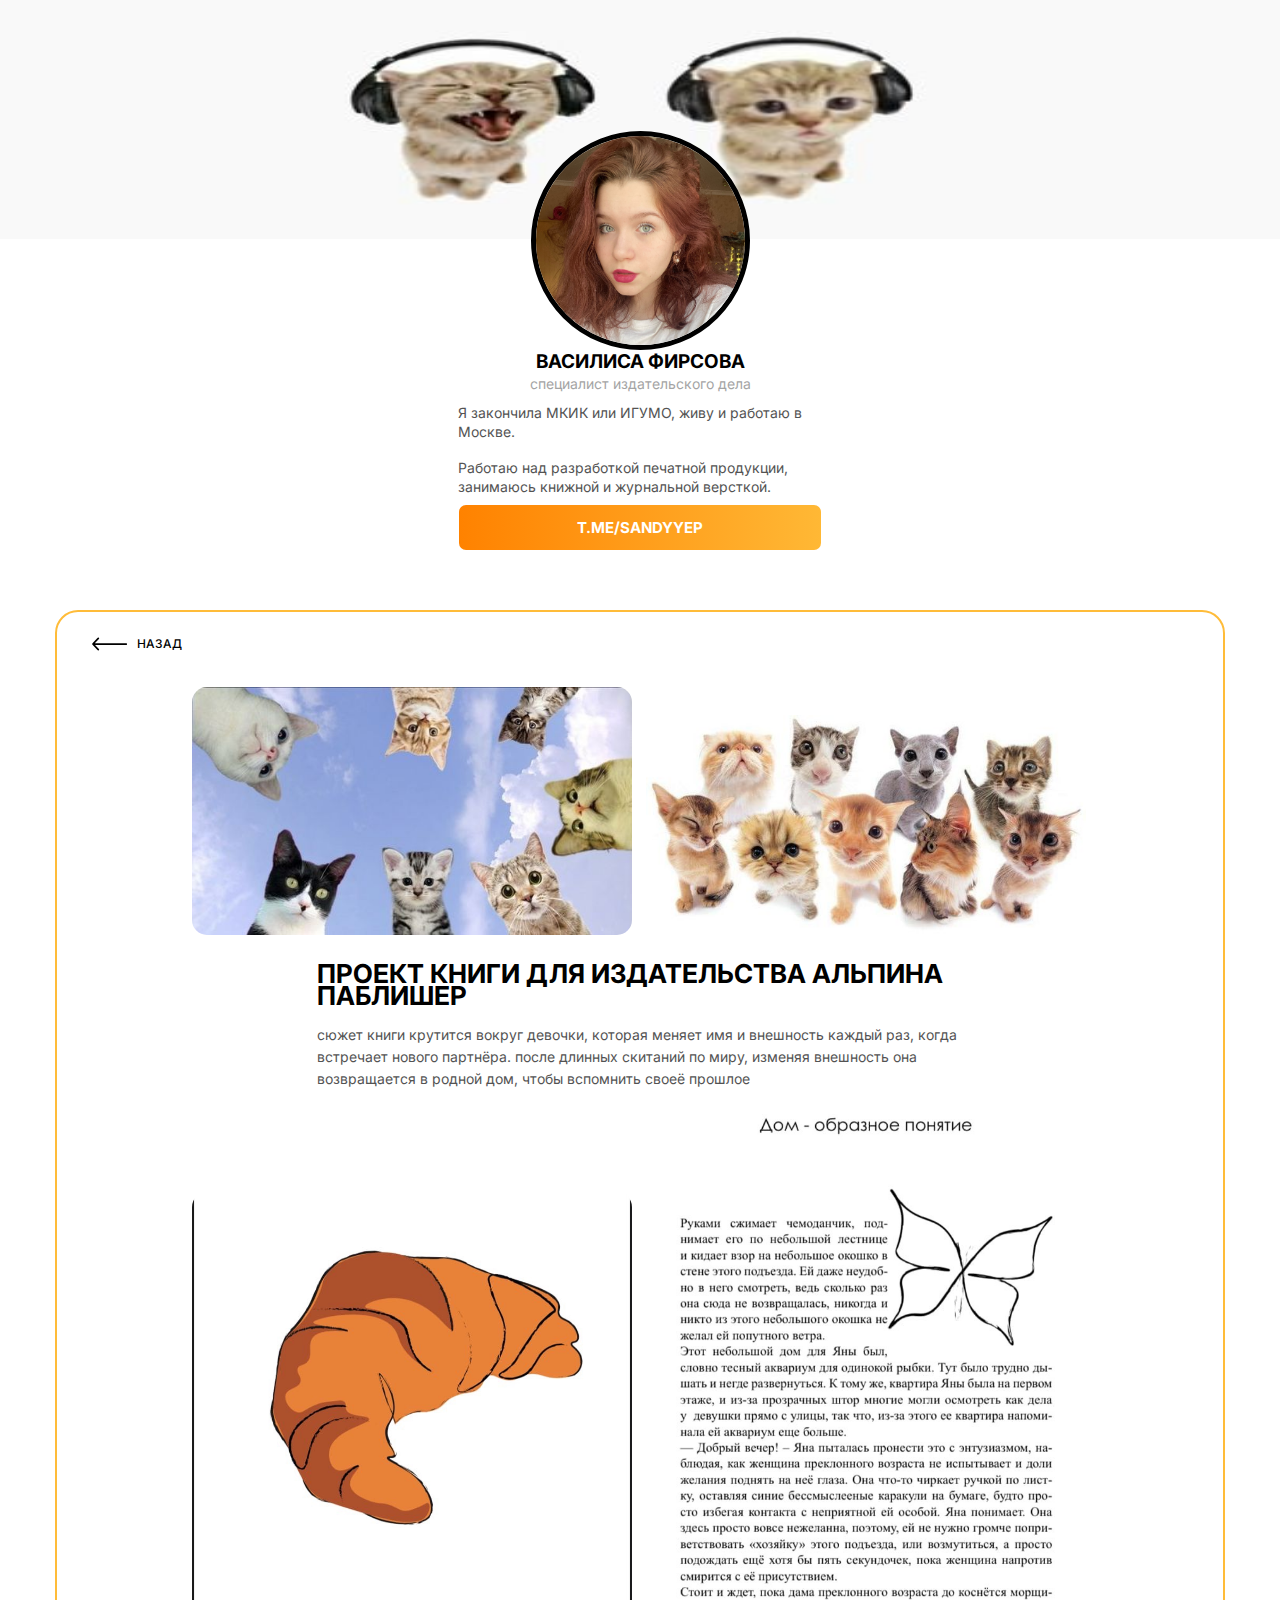
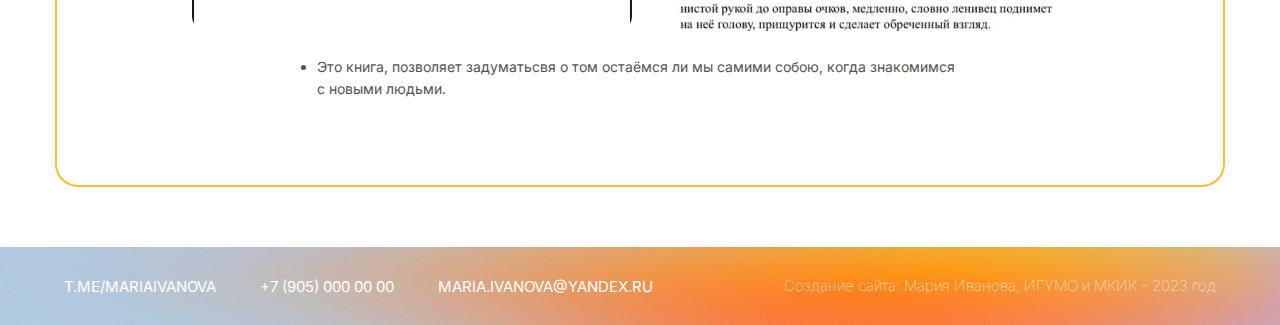
==== 2.html @ 9f4b2d1d "Add files via upload" ====
<!doctype html>
<html>
<head>
<title>Скажи кто ты, и я скажу кто я </title>
<link href="style.css" type="text/css"  rel="stylesheet">
<meta charset="utf-8">
<link rel="shortcut icon" type="image/x-icon" href="images/favicon.ico">
<link rel="preconnect" href="https://fonts.googleapis.com">
<link rel="preconnect" href="https://fonts.gstatic.com" crossorigin>
<link href="https://fonts.googleapis.com/css2?family=Inter:wght@100;200;300;400;500;600;700;800;900&display=swap" rel="stylesheet">
</head>
<body>
<header>
<section class="profile"> 
<img src="images/ava.jpg">
<h1>Василиса Фирсова</h1>
<h2>Специалист издательского дела</h2>
<p>Я закончила МКИК или ИГУМО, живу и работаю в Москве.</p>
<p>Работаю над разработкой печатной продукции, занимаюсь книжной и журнальной версткой.</p>
<a href="/">t.me/sandyyep</a>
</section>
</header>
<main class="read">
<a href="index.html" class="back"><img src="images/arrow.svg"> назад</a>

<img src="images/cats.jpg">
<img src="images/cats2.jpg">
<h1>Проект книги для издательства Альпина Паблишер</h1>

<p>
сюжет книги крутится вокруг девочки, которая меняет имя и внешность каждый раз, когда встречает нового партнёра. после длинных скитаний по миру, изменяя внешность она возвращается в родной дом, чтобы вспомнить своеё прошлое
</p>

<img src="images/3v.jpg">
<img src="images/4v.jpg">

<ul>
<li>
Это книга, позволяет задуматьсвя о том остаёмся ли мы самими собою, когда знакомимся с новыми людьми.</li>

</li>


</main>
<footer>
<div class="contacts">
<a href="/">t.me/mariaivanova</a>
<a href="/"> +7 (905) 000 00 00</a>
<a href="/">maria.ivanova@yandex.ru</a>
</div>
<div class="copyright">
Создание сайта: Мария Иванова, ИГУМО и МКИК - 2023 год
</div>
</footer>
</body>
</html>
---- style.css ----
body {
    margin: 0;
    font-family: 'Inter', sans-serif;
}

header {
    width: 100%;
    height: 550px;
    background: url(images/fon1.jpg);
    background-size: 100% 239px;
    background-repeat: no-repeat;
    display: flex;
    justify-content: center;
    align-items: flex-end;
    margin-bottom: 60px;

}
.profile {
    width: 365px;
    display: flex;
    align-content: flex-start;
    justify-content: center;
    flex-wrap: wrap;
	border-radius: 10px;
}

.profile img {
    display: block;
    margin: 0 50px;
    border-radius: 50%;
    border: 8px solid white;
    width: 209px;
    height: 209px;
    object-fit: cover;
	border:5px solid black;
}

.profile h1 {
    margin: 0;
font-weight: 700;
font-size: 19px;
line-height: 23px;
text-transform: uppercase;
border-radius: 10px;
}

.profile h2 {
margin: 0;
font-weight: 400;
font-size: 14px;
line-height: 154.02%;
text-transform: lowercase;
color: #A4A4A4;
}

.profile p {
font-weight: 400;
font-size: 14px;
line-height: 140.52%;
color: #535353;
margin: 8px 0;
}

.profile a {
    width: 362px;
    height: 45px;
    background: linear-gradient(90deg, #FF8200 0%, #FFBC39 107.46%);
    border-radius: 7px;
    display: flex;
    justify-content: center;
    align-items: center;
    font-weight: 700;
    font-size: 15px;
    text-transform: uppercase;
    color: #FFFFFF;
    text-decoration: none;
}

.profile a:hover {
    background: linear-gradient(0deg, #FF8200 0%, #FFBC39 107.46%);
}

main {
    width: 1170px;
    margin: 0 auto;
}

.ills {
    display: flex;
    justify-content: space-between;
    flex-wrap: nowrap;
        margin-bottom: 60px;
}

.ills img {
    width: 383px;
    border-radius: 15px;
	border:1px solid black;
	border: 3px solid black
}
 
.portfolio {
    /* visibility: visible; */
    display: flex;
    flex-direction: column;
    align-items: center;
        margin-bottom: 60px;
}

.portfolio article {
    /* visibility: visible; */
    width: 800px;
    display: flex;
    flex-direction: column;
    height: 286px;
    flex-wrap: wrap;
    margin-bottom: 30px;
    background: #FFFFFF;
    border: 2px solid #FFBC39;
    border-radius: 23px;
    padding: 10px;
    box-sizing: border-box;
	    border: 3px solid #0a0a0a
}

.portfolio article img {
    width: 350px;
    display: block;
    margin-right: 25px;
	border-radius: 10px;
}

.portfolio article h3 {
    width: 360px;
    font-weight: 700;
    font-size: 19px;
    line-height: 23px;
    text-transform: uppercase;
}

.portfolio article p {
    font-weight: 400;
    font-size: 14px;
    line-height: 140.52%;
    width: 360px;
    color: #535353;
}

.portfolio article a {
    background: linear-gradient(90deg, #FF8200 0%, #FFBC39 107.46%);
    border-radius: 7px;
    display: flex;
    width: 219px;
    height: 40px;
    text-transform: uppercase;
    color: #FFFFFF;
    text-decoration: none;
    align-items: center;
    font-size: 13px;
    justify-content: center;
}

.portfolio article a:hover {
    background: linear-gradient(0deg, #FF8200 0%, #FFBC39 107.46%);
}

footer {
    background: url(images/footer1.jpg);
    width: 100%;
    height: 78px;
    padding: 0 5vw;
    display: flex;
    justify-content: space-between;
    box-sizing: border-box;
    align-items: center;
}

.contacts a {
    text-transform: uppercase;
    color: #FFFFFF;
    text-decoration: none;
    font-size: 15px;
    margin-right: 40px;
}

.contacts a:hover {
    color: #000000;
}

.copyright {
    font-size: 15px;
    color: #FFFFFF;
    font-weight: 100;
}

/* ВНУТРЕННЯЯ СТРАНИЦА */

.read {
    background: #FFFFFF;
    border: 2px solid #FFBC39;
    border-radius: 23px;
    margin-bottom: 60px;
    padding: 70px 130px;
    box-sizing: border-box;
    font-weight: 400;
    font-size: 14px;
    line-height: 156.02%;
    color: #535353;
    position: relative;
}


.read img {
    width: 440px;
    border-radius: 15px;
    margin: 5px;
}

.read h1 {
    text-transform: uppercase;
    color: #000000;
    font-weight: 700;
    font-size: 26px;
}

.read h1, .read p, .read ul {
    padding: 0 130px;
}

.read ul li {
    margin-bottom: 15px;
}

.back {
    position: absolute;
    left: 30px;
    top: 20px;
    display: flex;
    text-transform: uppercase;
    text-decoration: none;
    color: #000000;
    align-items: center;
    font-weight: 500;
    font-size: 12px;
}

.back img {
    width: 35px;
    margin-right: 10px;
}

.back:hover {
opacity: 0.3;
}
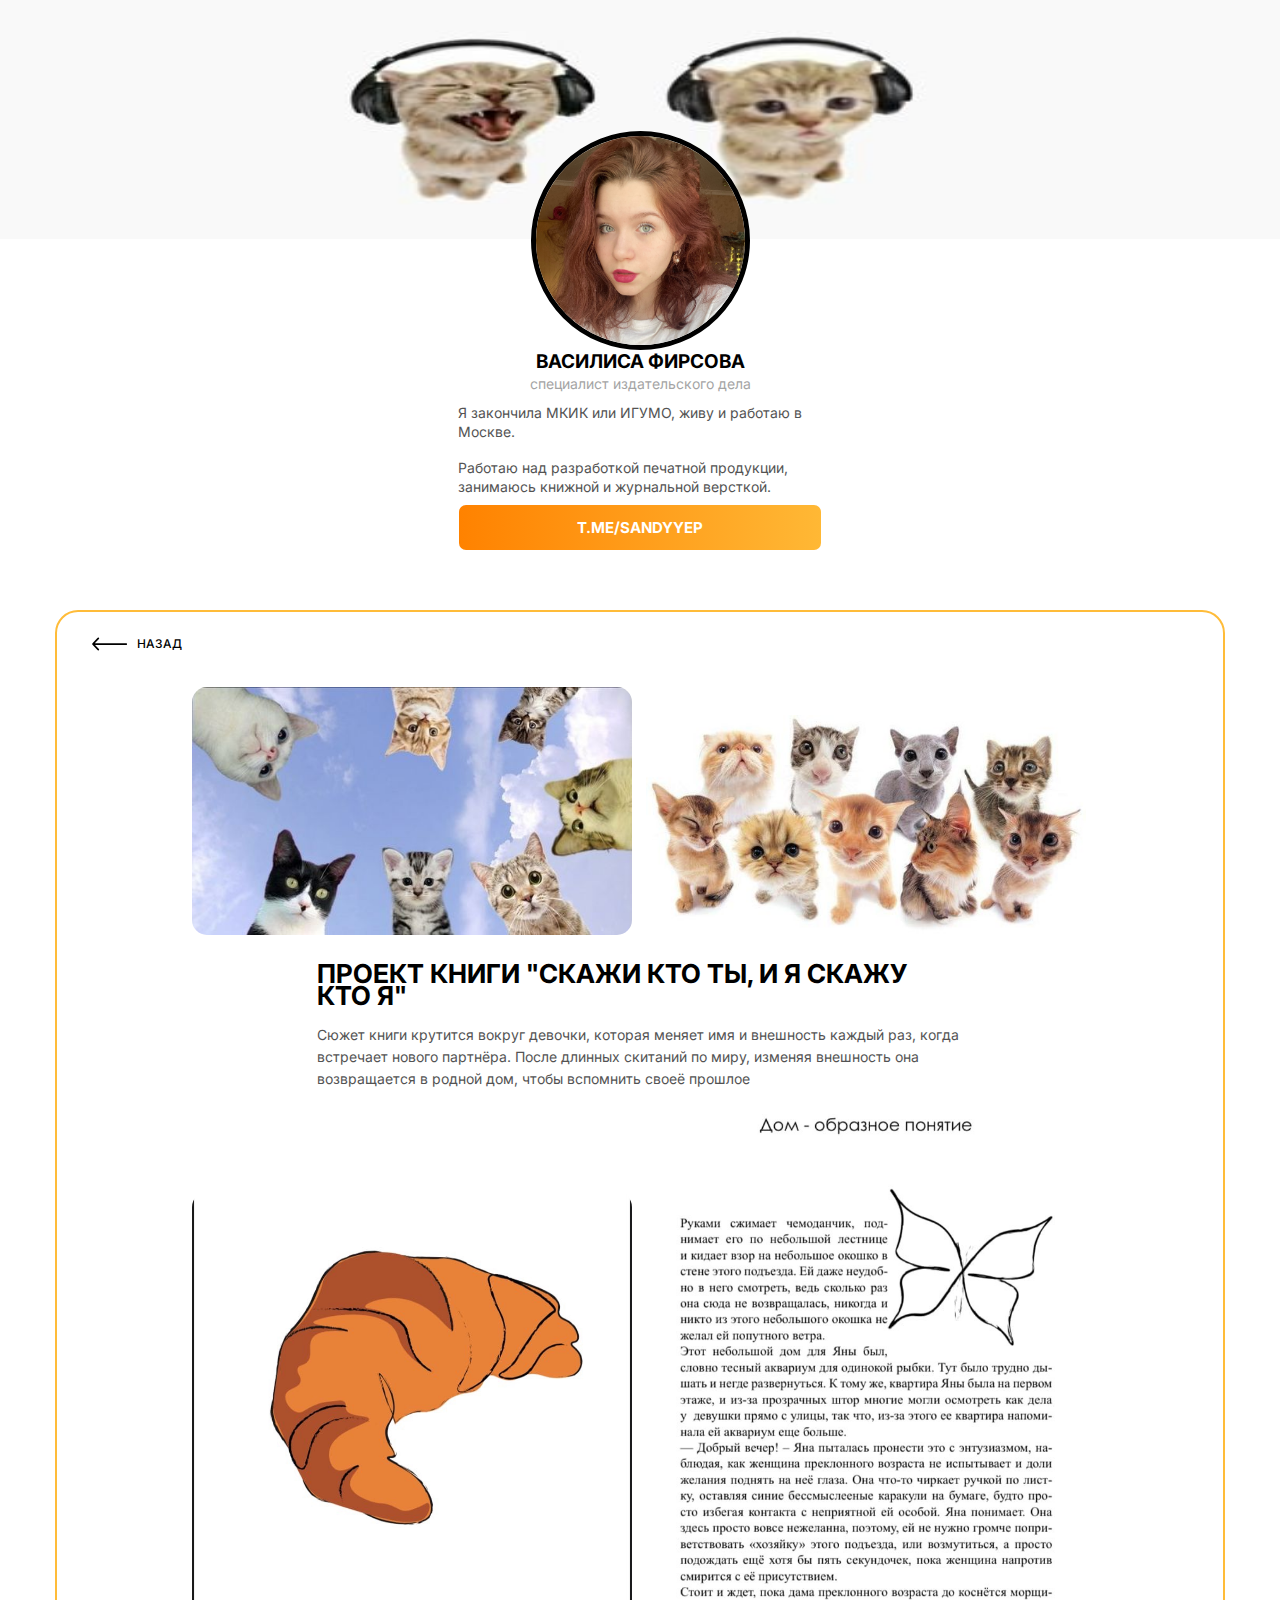
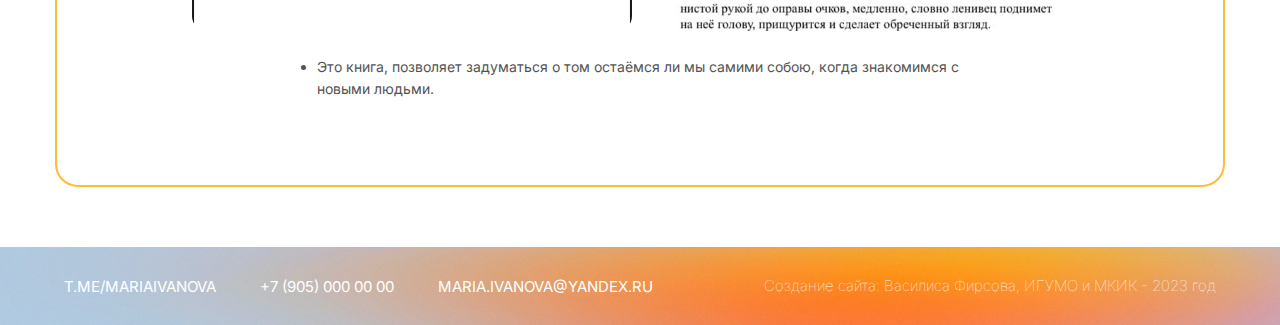
==== commit 904f8ed7: "Update 2.html" ====
--- a/2.html
+++ b/2.html
@@ -25,10 +25,10 @@
 
 <img src="images/cats.jpg">
 <img src="images/cats2.jpg">
-<h1>Проект книги для издательства Альпина Паблишер</h1>
+<h1>Проект книги "скажи кто ты, и я скажу кто я" </h1>
 
 <p>
-сюжет книги крутится вокруг девочки, которая меняет имя и внешность каждый раз, когда встречает нового партнёра. после длинных скитаний по миру, изменяя внешность она возвращается в родной дом, чтобы вспомнить своеё прошлое
+Сюжет книги крутится вокруг девочки, которая меняет имя и внешность каждый раз, когда встречает нового партнёра. После длинных скитаний по миру, изменяя внешность она возвращается в родной дом, чтобы вспомнить своеё прошлое
 </p>
 
 <img src="images/3v.jpg">
@@ -36,7 +36,7 @@
 
 <ul>
 <li>
-Это книга, позволяет задуматьсвя о том остаёмся ли мы самими собою, когда знакомимся с новыми людьми.</li>
+Это книга, позволяет задуматься о том остаёмся ли мы самими собою, когда знакомимся с новыми людьми.</li>
 
 </li>
 
@@ -49,8 +49,8 @@
 <a href="/">maria.ivanova@yandex.ru</a>
 </div>
 <div class="copyright">
-Создание сайта: Мария Иванова, ИГУМО и МКИК - 2023 год
+Создание сайта: Василиса Фирсова, ИГУМО и МКИК - 2023 год
 </div>
 </footer>
 </body>
-</html>+</html>
